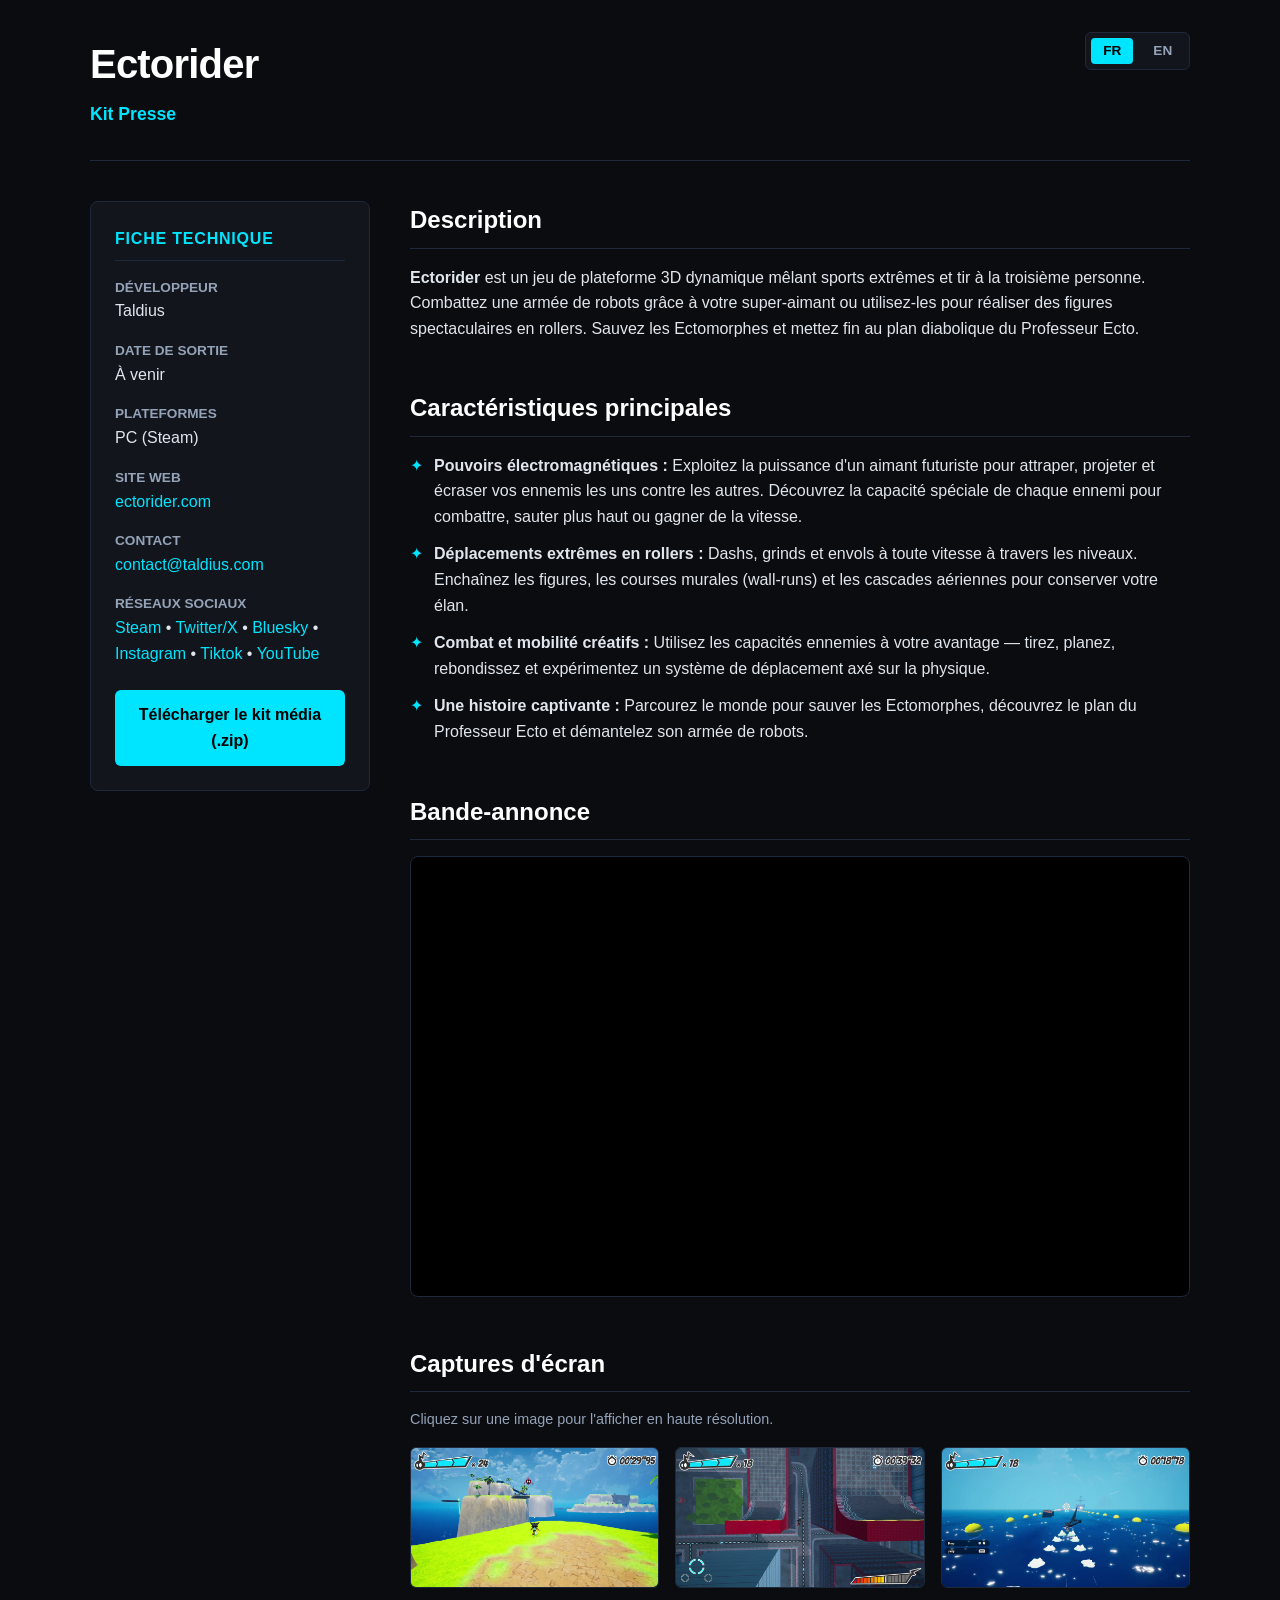
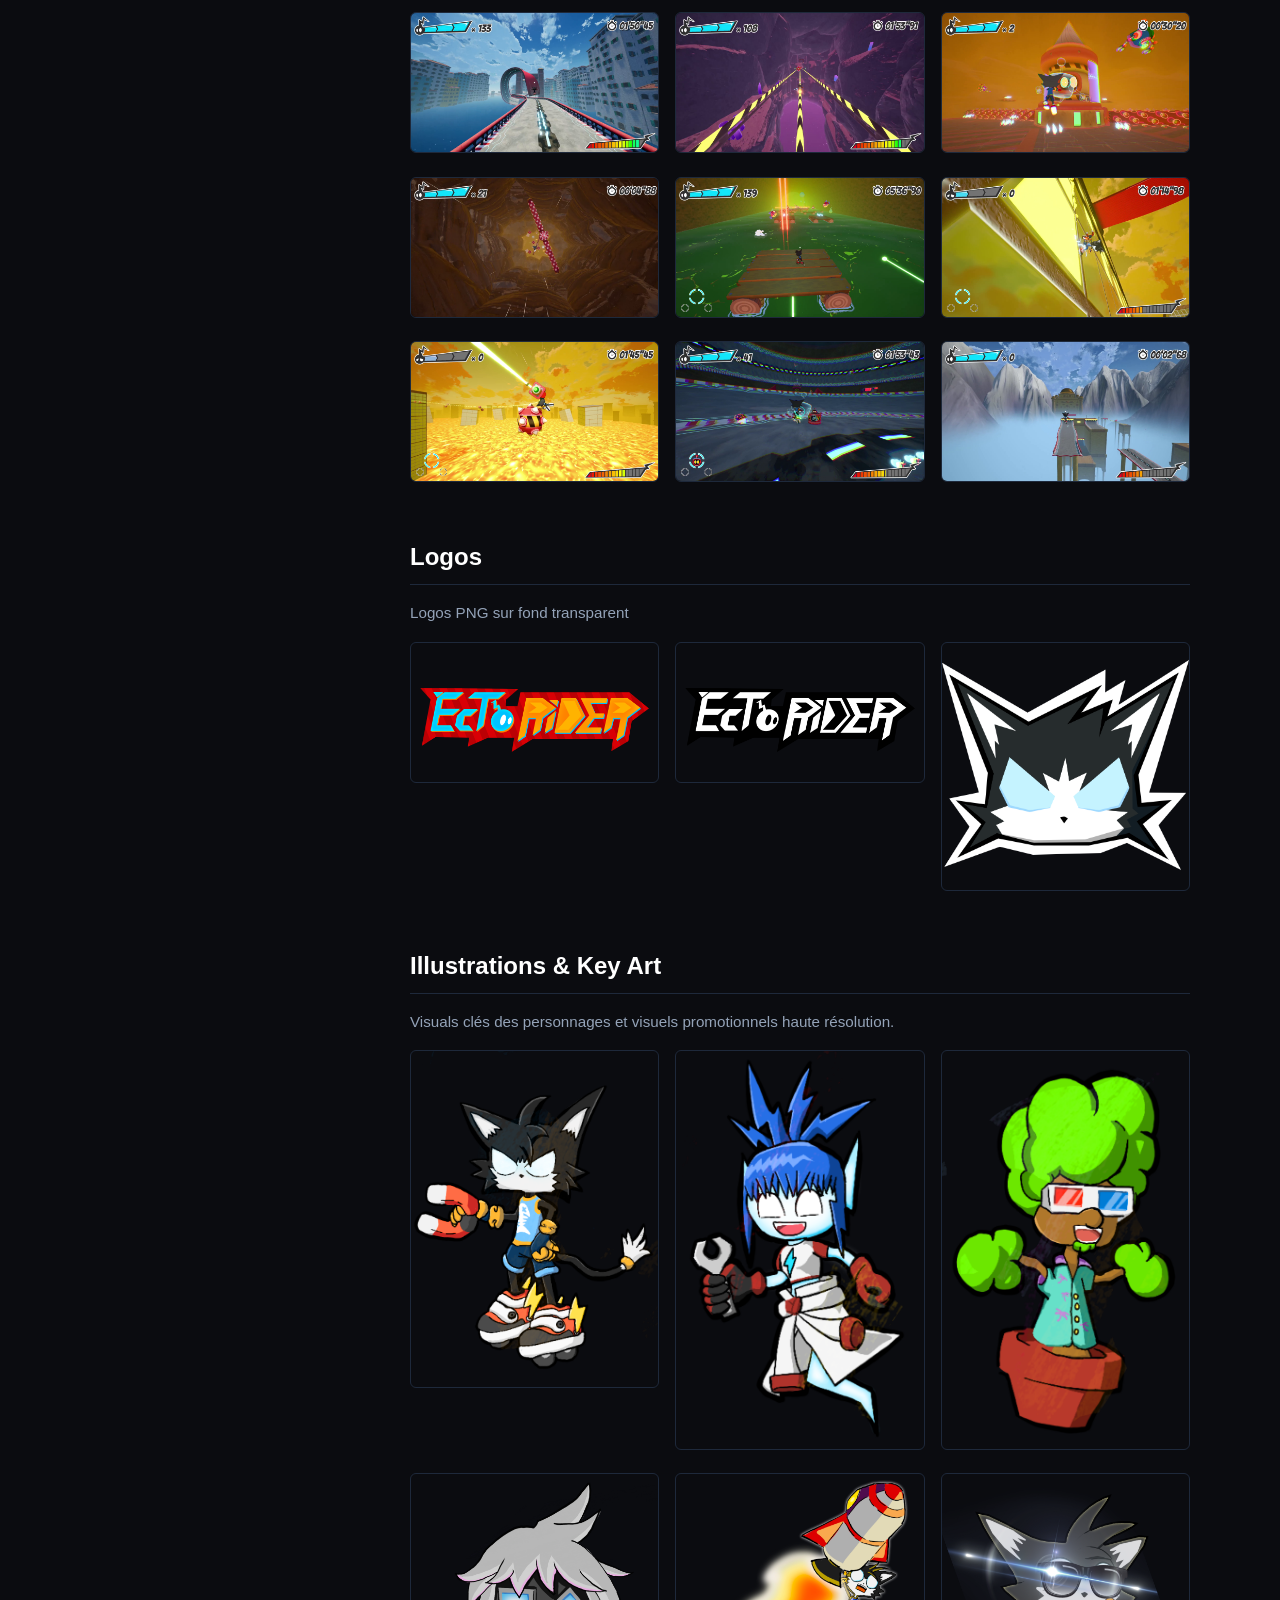
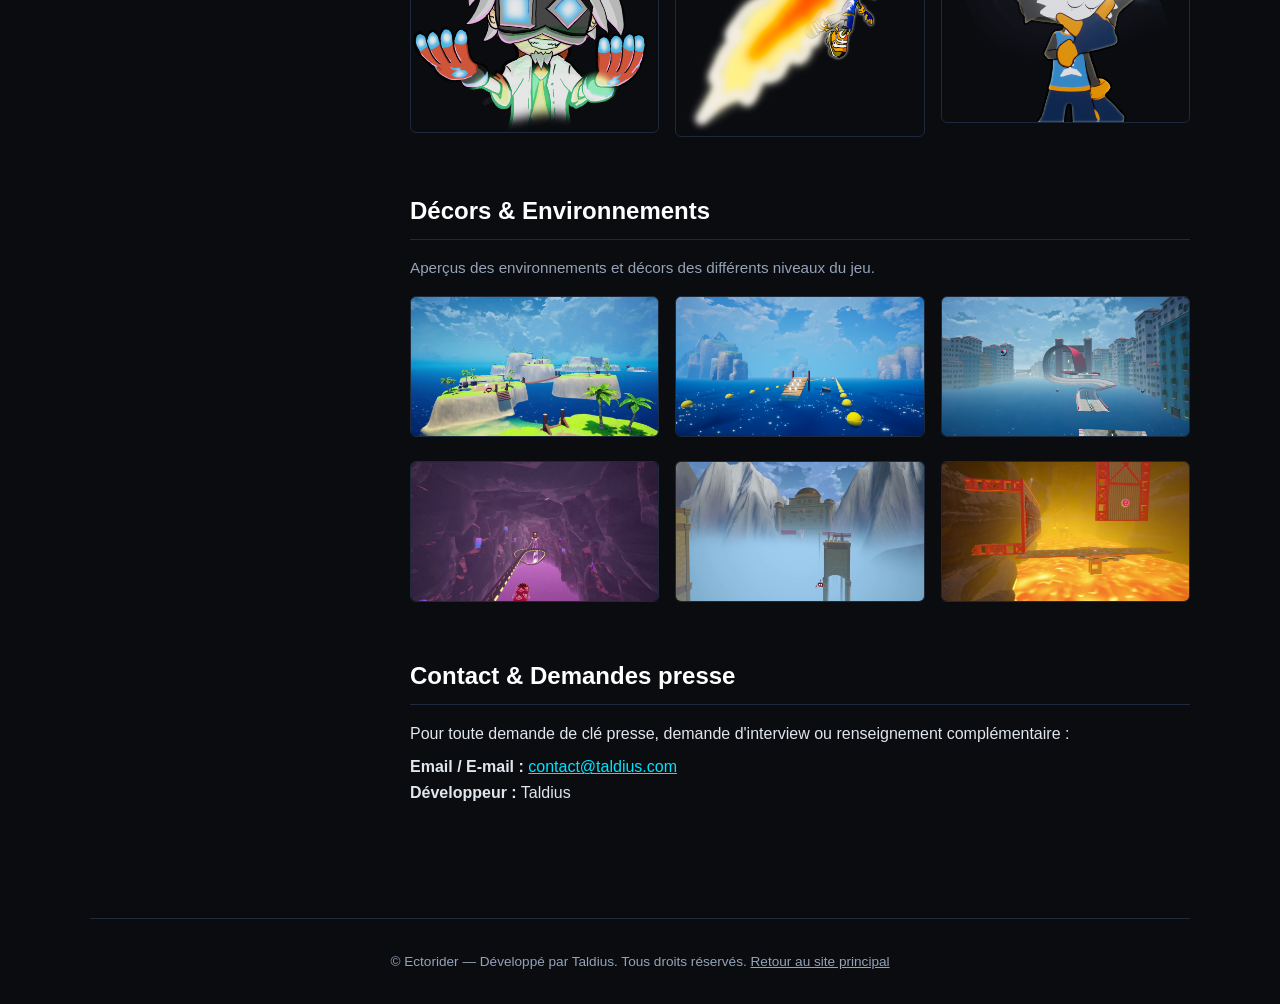
==== presskit.html @ 16546bc2 "Changed press kit folder + bug fixes" ====
<!DOCTYPE html>
<html lang="en">
<head>
    <meta charset="UTF-8">
    <meta name="viewport" content="width=device-width, initial-scale=1.0">
    <title>Ectorider — Press Kit</title>
    <style>
        :root {
            --bg-color: #0b0c10;
            --card-bg: #13151c;
            --text-main: #e0e6ed;
            --text-muted: #94a3b8;
            --accent: #00e5ff;
            --accent-hover: #33ebff;
            --border: #1e293b;
            --max-width: 1100px;
        }

        * {
            box-sizing: border-box;
            margin: 0;
            padding: 0;
        }

        /* Gestion de l'affichage multilingue */
        body.lang-en .lang-fr { display: none !important; }
        body.lang-fr .lang-en { display: none !important; }

        body {
            font-family: -apple-system, BlinkMacSystemFont, "Segoe UI", Roboto, Helvetica, Arial, sans-serif;
            background-color: var(--bg-color);
            color: var(--text-main);
            line-height: 1.6;
            padding: 2rem 1rem;
        }

        .container {
            max-width: var(--max-width);
            margin: 0 auto;
        }

        header {
            display: flex;
            justify-content: space-between;
            align-items: flex-start;
            border-bottom: 1px solid var(--border);
            padding-bottom: 2rem;
            margin-bottom: 2.5rem;
        }

        header h1 {
            font-size: 2.5rem;
            font-weight: 800;
            letter-spacing: -0.02em;
            color: #fff;
        }

        header p {
            color: var(--accent);
            font-size: 1.1rem;
            font-weight: 600;
            margin-top: 0.25rem;
        }

        /* Boutons Switch de langue */
        .lang-switch {
            display: flex;
            gap: 0.5rem;
            background: var(--card-bg);
            padding: 0.3rem;
            border: 1px solid var(--border);
            border-radius: 6px;
        }

        .lang-btn {
            background: transparent;
            border: none;
            color: var(--text-muted);
            padding: 0.35rem 0.75rem;
            border-radius: 4px;
            cursor: pointer;
            font-weight: 700;
            font-size: 0.85rem;
            transition: all 0.2s ease;
        }

        .lang-btn:hover {
            color: #fff;
        }

        .lang-btn.active {
            background: var(--accent);
            color: #000;
        }

        .layout {
            display: grid;
            grid-template-columns: 280px 1fr;
            gap: 2.5rem;
        }

        @media (max-width: 800px) {
            .layout {
                grid-template-columns: 1fr;
            }
        }

        /* Sidebar / Factsheet */
        aside {
            background: var(--card-bg);
            border: 1px solid var(--border);
            border-radius: 8px;
            padding: 1.5rem;
            height: fit-content;
        }

        aside h3 {
            font-size: 1rem;
            text-transform: uppercase;
            letter-spacing: 0.05em;
            color: var(--accent);
            margin-bottom: 1rem;
            padding-bottom: 0.5rem;
            border-bottom: 1px solid var(--border);
        }

        .fact-item {
            margin-bottom: 1rem;
        }

        .fact-item strong {
            display: block;
            font-size: 0.85rem;
            color: var(--text-muted);
            text-transform: uppercase;
        }

        .fact-item a {
            color: var(--accent);
            text-decoration: none;
        }

        .fact-item a:hover {
            text-decoration: underline;
        }

        .btn-download {
            display: block;
            width: 100%;
            text-align: center;
            background: var(--accent);
            color: #000;
            font-weight: 700;
            padding: 0.75rem 1rem;
            border-radius: 6px;
            text-decoration: none;
            margin-top: 1.5rem;
            transition: background 0.2s;
        }

        .btn-download:hover {
            background: var(--accent-hover);
        }

        /* Main Content */
        main section {
            margin-bottom: 3rem;
        }

        main h2 {
            font-size: 1.5rem;
            font-weight: 700;
            color: #fff;
            margin-bottom: 1rem;
            border-bottom: 1px solid var(--border);
            padding-bottom: 0.5rem;
        }

        .description p {
            margin-bottom: 1rem;
            color: var(--text-main);
        }

        ul.features {
            list-style: none;
            padding-left: 0;
        }

        ul.features li {
            position: relative;
            padding-left: 1.5rem;
            margin-bottom: 0.75rem;
            color: var(--text-main);
        }

        ul.features li::before {
            content: "✦";
            position: absolute;
            left: 0;
            color: var(--accent);
        }

        /* Video Embed */
        .video-container {
            position: relative;
            padding-bottom: 56.25%; /* Ratio 16:9 */
            height: 0;
            overflow: hidden;
            border-radius: 8px;
            background: #000;
            border: 1px solid var(--border);
        }

        .video-container iframe {
            position: absolute;
            top: 0;
            left: 0;
            width: 100%;
            height: 100%;
            border: 0;
        }

        /* Screenshot Grid */
        .gallery {
            display: grid;
            grid-template-columns: repeat(auto-fill, minmax(240px, 1fr));
            gap: 1rem;
        }

        .gallery img {
            width: 100%;
            height: auto;
            border-radius: 6px;
            border: 1px solid var(--border);
            object-fit: cover;
            transition: transform 0.2s, border-color 0.2s;
        }

        .gallery img:hover {
            transform: scale(1.02);
            border-color: var(--accent);
        }

        footer {
            margin-top: 4rem;
            padding-top: 2rem;
            border-top: 1px solid var(--border);
            text-align: center;
            font-size: 0.85rem;
            color: var(--text-muted);
        }

        footer a {
            color: var(--text-muted);
        }
    </style>
</head>
<body class="lang-fr">

    <div class="container">
        <header>
            <div>
                <h1>Ectorider</h1>
                <p>
                    <span class="lang-fr">Kit Presse</span>
                    <span class="lang-en">Press Kit</span>
                </p>
            </div>
            
            <!-- Sélecteur de langue -->
            <div class="lang-switch">
                <button class="lang-btn" data-lang="fr" onclick="setLanguage('fr')">FR</button>
                <button class="lang-btn" data-lang="en" onclick="setLanguage('en')">EN</button>
            </div>
        </header>

        <div class="layout">
            <!-- Sidebar / Factsheet -->
            <aside>
                <h3>
                    <span class="lang-fr">Fiche Technique</span>
                    <span class="lang-en">Factsheet</span>
                </h3>
                
                <div class="fact-item">
                    <strong>
                        <span class="lang-fr">Développeur</span>
                        <span class="lang-en">Developer</span>
                    </strong>
                    <span>Taldius</span>
                </div>

                <div class="fact-item">
                    <strong>
                        <span class="lang-fr">Date de sortie</span>
                        <span class="lang-en">Release Date</span>
                    </strong>
                    <span>
                        <span class="lang-fr">À venir</span>
                        <span class="lang-en">TBA</span>
                    </span>
                </div>

                <div class="fact-item">
                    <strong>
                        <span class="lang-fr">Plateformes</span>
                        <span class="lang-en">Platforms</span>
                    </strong>
                    <span>PC (Steam)</span>
                </div>

                <div class="fact-item">
                    <strong>
                        <span class="lang-fr">Site web</span>
                        <span class="lang-en">Website</span>
                    </strong>
                    <a href="index.html" target="_blank">ectorider.com</a>
                </div>

                <div class="fact-item">
                    <strong>Contact</strong>
                    <a href="mailto:contact@taldius.com">contact@taldius.com</a>
                </div>

                <div class="fact-item">
                    <strong>
                        <span class="lang-fr">Réseaux sociaux</span>
                        <span class="lang-en">Socials</span>
                    </strong>
                    <span>
                        <a href="https://store.steampowered.com/app/3970010" target="_blank">Steam</a> • 
                        <a href="https://twitter.com/EctoriderGame" target="_blank">Twitter/X</a> • 
                        <a href="https://bsky.app/profile/ectorider.com" target="_blank">Bluesky</a> • 
                        <a href="https://www.instagram.com/ectoridergame/" target="_blank">Instagram</a> • 
                        <a href="https://www.tiktok.com/@ectorider" target="_blank">Tiktok</a> • 
                        <a href="https://www.youtube.com/@Taldiuz" target="_blank">YouTube</a>
                    </span>
                </div>

                <a href="presskit.zip" class="btn-download">
                    <span class="lang-fr">Télécharger le kit média (.zip)</span>
                    <span class="lang-en">Download Press Assets (.zip)</span>
                </a>
            </aside>

            <!-- Contenu principal -->
            <main>
                <!-- Description -->
                <section class="description">
                    <h2>Description</h2>
                    <p class="lang-fr"><strong>Ectorider</strong> est un jeu de plateforme 3D dynamique mêlant sports extrêmes et tir à la troisième personne. Combattez une armée de robots grâce à votre super-aimant ou utilisez-les pour réaliser des figures spectaculaires en rollers. Sauvez les Ectomorphes et mettez fin au plan diabolique du Professeur Ecto.</p>
                    <p class="lang-en"><strong>Ectorider</strong> is a fast-paced 3D platformer combining Extreme Sports and Third Person Shooter. Fight a robot army with your super magnet or use them to do insane tricks with your rollerblades. Save the Ectomorphs and stop Professor Ecto's evil plan.</p>
                </section>

                <!-- Key Features -->
                <section>
                    <h2>
                        <span class="lang-fr">Caractéristiques principales</span>
                        <span class="lang-en">Key Features</span>
                    </h2>
                    
                    <ul class="features lang-fr">
                        <li><strong>Pouvoirs électromagnétiques :</strong> Exploitez la puissance d'un aimant futuriste pour attraper, projeter et écraser vos ennemis les uns contre les autres. Découvrez la capacité spéciale de chaque ennemi pour combattre, sauter plus haut ou gagner de la vitesse.</li>
                        <li><strong>Déplacements extrêmes en rollers :</strong> Dashs, grinds et envols à toute vitesse à travers les niveaux. Enchaînez les figures, les courses murales (wall-runs) et les cascades aériennes pour conserver votre élan.</li>
                        <li><strong>Combat et mobilité créatifs :</strong> Utilisez les capacités ennemies à votre avantage — tirez, planez, rebondissez et expérimentez un système de déplacement axé sur la physique.</li>
                        <li><strong>Une histoire captivante :</strong> Parcourez le monde pour sauver les Ectomorphes, découvrez le plan du Professeur Ecto et démantelez son armée de robots.</li>
                    </ul>

                    <ul class="features lang-en">
                        <li><strong>Electromagnetic Powers:</strong> Harness the power of a futuristic magnet to grab, throw, and smash enemies into each other. Discover each enemy's special ability to fight, jump higher, or gain speed.</li>
                        <li><strong>Extreme Roller Movement:</strong> Dash, grind, and soar through levels on high-speed rollerblades. Chain tricks, wall-runs, and aerial stunts to keep your momentum flowing.</li>
                        <li><strong>Creative Combat & Mobility:</strong> Utilize enemy abilities to your advantage—shoot, glide, bounce, and experiment with physics-driven traversal.</li>
                        <li><strong>Compelling Story:</strong> Race around the world to save the Ectomorphs, uncover Professor Ecto's plan, and dismantle his robot army.</li>
                    </ul>
                </section>

                <!-- Trailer -->
                <section>
                    <h2>
                        <span class="lang-fr">Bande-annonce</span>
                        <span class="lang-en">Trailer</span>
                    </h2>
                    <div class="video-container">
                        <iframe src="https://www.youtube-nocookie.com/embed/dtybs3FPH7o" title="Ectorider Trailer" allowfullscreen></iframe>
                    </div>
                </section>

                <!-- Captures d'écran -->
                <section id="screenshots">
                    <h2>
                        <span class="lang-fr">Captures d'écran</span>
                        <span class="lang-en">Screenshots</span>
                    </h2>
                    <p class="lang-fr" style="margin-bottom: 1rem; color: var(--text-muted); font-size: 0.9rem;">Cliquez sur une image pour l'afficher en haute résolution.</p>
                    <p class="lang-en" style="margin-bottom: 1rem; color: var(--text-muted); font-size: 0.9rem;">Click any image to view in full resolution.</p>
                    
                    <div class="gallery">
                        <a href=assets/Screen01.png" target="_blank"><img src="assets/Screen01.png" alt="Ectorider Gameplay 1"></a>
                        <a href=assets/Screen02.png" target="_blank"><img src="assets/Screen02.png" alt="Ectorider Gameplay 2"></a>
                        <a href=assets/Screen03.png" target="_blank"><img src="assets/Screen03.png" alt="Ectorider Gameplay 3"></a>
                        <a href=assets/Screen04.png" target="_blank"><img src="assets/Screen04.png" alt="Ectorider Gameplay 4"></a>
                        <a href=assets/Screen05.png" target="_blank"><img src="assets/Screen05.png" alt="Ectorider Gameplay 5"></a>
                        <a href=assets/Screen06.png" target="_blank"><img src="assets/Screen06.png" alt="Ectorider Gameplay 6"></a>
                        <a href=assets/Screen07.png" target="_blank"><img src="assets/Screen07.png" alt="Ectorider Gameplay 7"></a>
                        <a href=assets/Screen08.png" target="_blank"><img src="assets/Screen08.png" alt="Ectorider Gameplay 8"></a>
                        <a href=assets/Screen09.png" target="_blank"><img src="assets/Screen09.png" alt="Ectorider Gameplay 9"></a>
                        <a href=assets/Screen10.png" target="_blank"><img src="assets/Screen10.png" alt="Ectorider Gameplay 10"></a>
                        <a href=assets/Screen11.png" target="_blank"><img src="assets/Screen11.png" alt="Ectorider Gameplay 11"></a>
                        <a href=assets/Screen12.png" target="_blank"><img src="assets/Screen12.png" alt="Ectorider Gameplay 12"></a>
                    </div>
                </section>

                <!-- Logos -->
                <section>
                    <h2>Logos</h2>
                    <p class="lang-fr" style="color: var(--text-muted); font-size: 0.95rem; margin-bottom: 1rem;">Logos PNG sur fond transparent</p>
                    <p class="lang-en" style="color: var(--text-muted); font-size: 0.95rem; margin-bottom: 1rem;">Transparent logo PNGs</p>
                    
                    <div class="gallery">
                        <a href="assets/Ectorider logo.png" target="_blank"><img src="assets/Ectorider logo.png" alt="Ectorider Logo"></a>
                        <a href="assets/Ectorider_Logo_BW.png" target="_blank"><img src="assets/Ectorider_Logo_BW.png" alt="Ectorider Logo B&W"></a>
                        <a href="assets/Ectorider_Icon.png" target="_blank"><img src="assets/Ectorider_Icon.png" alt="Ectorider Icon"></a>
                    </div>
                </section>

                <!-- Illustrations / Art -->
                <section>
                    <h2>
                        <span class="lang-fr">Illustrations & Key Art</span>
                        <span class="lang-en">Art & Key Art</span>
                    </h2>
                    <p class="lang-fr" style="color: var(--text-muted); font-size: 0.95rem; margin-bottom: 1rem;">Visuals clés des personnages et visuels promotionnels haute résolution.</p>
                    <p class="lang-en" style="color: var(--text-muted); font-size: 0.95rem; margin-bottom: 1rem;">High-resolution promotional character artwork and key visual banners.</p>
                    
                    <div class="gallery">
                        <a href="assets/Ectorider_Hero_Artwork_04.PNG" target="_blank"><img src="assets/Ectorider_Hero_Artwork_04.PNG" alt="Hero Art 1"></a>
                        <a href="assets/Ectorider_Volt_Artwork_01.PNG" target="_blank"><img src="assets/Ectorider_Volt_Artwork_01.PNG" alt="Volt Art"></a>
                        <a href="assets/Ectorider_Terry_Artwork_01.PNG" target="_blank"><img src="assets/Ectorider_Terry_Artwork_01.PNG" alt="Terry Art"></a>
                        <a href="assets/Ectorider_Ecto_Artwork_01.PNG" target="_blank"><img src="assets/Ectorider_Ecto_Artwork_01.PNG" alt="Ecto Art"></a>
                        <a href="assets/Ectorider_Hero_Artwork_03.PNG" target="_blank"><img src="assets/Ectorider_Hero_Artwork_03.PNG" alt="Hero Rocket Art"></a>
                        <a href="assets/Ectorider_Hero_Sunglasses.png" target="_blank"><img src="assets/Ectorider_Hero_Sunglasses.png" alt="Hero Sunglasses Art"></a>
                    </div>
                </section>

                <!-- Backgrounds -->
                <section>
                    <h2>
                        <span class="lang-fr">Décors & Environnements</span>
                        <span class="lang-en">Backgrounds & Environments</span>
                    </h2>
                    <p class="lang-fr" style="color: var(--text-muted); font-size: 0.95rem; margin-bottom: 1rem;">Aperçus des environnements et décors des différents niveaux du jeu.</p>
                    <p class="lang-en" style="color: var(--text-muted); font-size: 0.95rem; margin-bottom: 1rem;">Previews of environments and background concepts across levels.</p>
                    
                    <div class="gallery">
                        <a href="assets/Ectorider_TropicalIsland_Background.jpg" target="_blank"><img src="assets/Ectorider_TropicalIsland_Background.jpg" alt="Tropical Islands"></a>
                        <a href="assets/Ectorider_WaveRush_Background.png" target="_blank"><img src="assets/Ectorider_WaveRush_Background.png" alt="Wave Rush"></a>
                        <a href="assets/Ectorider_Town_Background.png" target="_blank"><img src="assets/Ectorider_Town_Background.png" alt="Ride Plaza"></a>
                        <a href="assets/Ectorider_Cave_Background.jpg" target="_blank"><img src="assets/Ectorider_Cave_Background.jpg" alt="Crystal Grind"></a>
                        <a href="assets/Ectorider_Temple_Background.jpg" target="_blank"><img src="assets/Ectorider_Temple_Background.jpg" alt="Totem Temple"></a>
                        <a href="assets/Ectorider_Volcano_Background.jpg" target="_blank"><img src="assets/Ectorider_Volcano_Background.jpg" alt="Volcano Dive"></a>
                    </div>
                </section>

                <!-- Contact -->
                <section>
                    <h2>
                        <span class="lang-fr">Contact & Demandes presse</span>
                        <span class="lang-en">Contact & Inquiries</span>
                    </h2>
                    <p class="lang-fr">Pour toute demande de clé presse, demande d'interview ou renseignement complémentaire :</p>
                    <p class="lang-en">For press keys, interview requests, or general inquiries, please contact:</p>
                    
                    <p style="margin-top: 0.5rem;">
                        <strong>Email / E-mail :</strong> <a href="mailto:contact@taldius.com" style="color: var(--accent);">contact@taldius.com</a><br>
                        <strong><span class="lang-fr">Développeur :</span><span class="lang-en">Developer:</span></strong> Taldius
                    </p>
                </section>
            </main>
        </div>

        <footer>
            <p class="lang-fr">&copy; Ectorider — Développé par Taldius. Tous droits réservés. <a href="https://www.ectorider.com">Retour au site principal</a></p>
            <p class="lang-en">&copy; Ectorider — Developed by Taldius. All rights reserved. <a href="https://www.ectorider.com">Back to main site</a></p>
        </footer>
    </div>

    <!-- Script de gestion de la langue -->
    <script>
        function setLanguage(lang) {
            document.body.classList.remove('lang-fr', 'lang-en');
            document.body.classList.add('lang-' + lang);
            document.documentElement.lang = lang;

            document.querySelectorAll('.lang-btn').forEach(btn => {
                btn.classList.toggle('active', btn.dataset.lang === lang);
            });

            localStorage.setItem('ectorider_press_lang', lang);
        }

        // Détection initiale : Préférence enregistrée OU langue du navigateur (FR sinon EN par défaut)
        const savedLang = localStorage.getItem('ectorider_press_lang');
        const defaultLang = savedLang || (navigator.language.startsWith('en') ? 'fr' : 'en');
        setLanguage(defaultLang);
    </script>
</body>
</html>
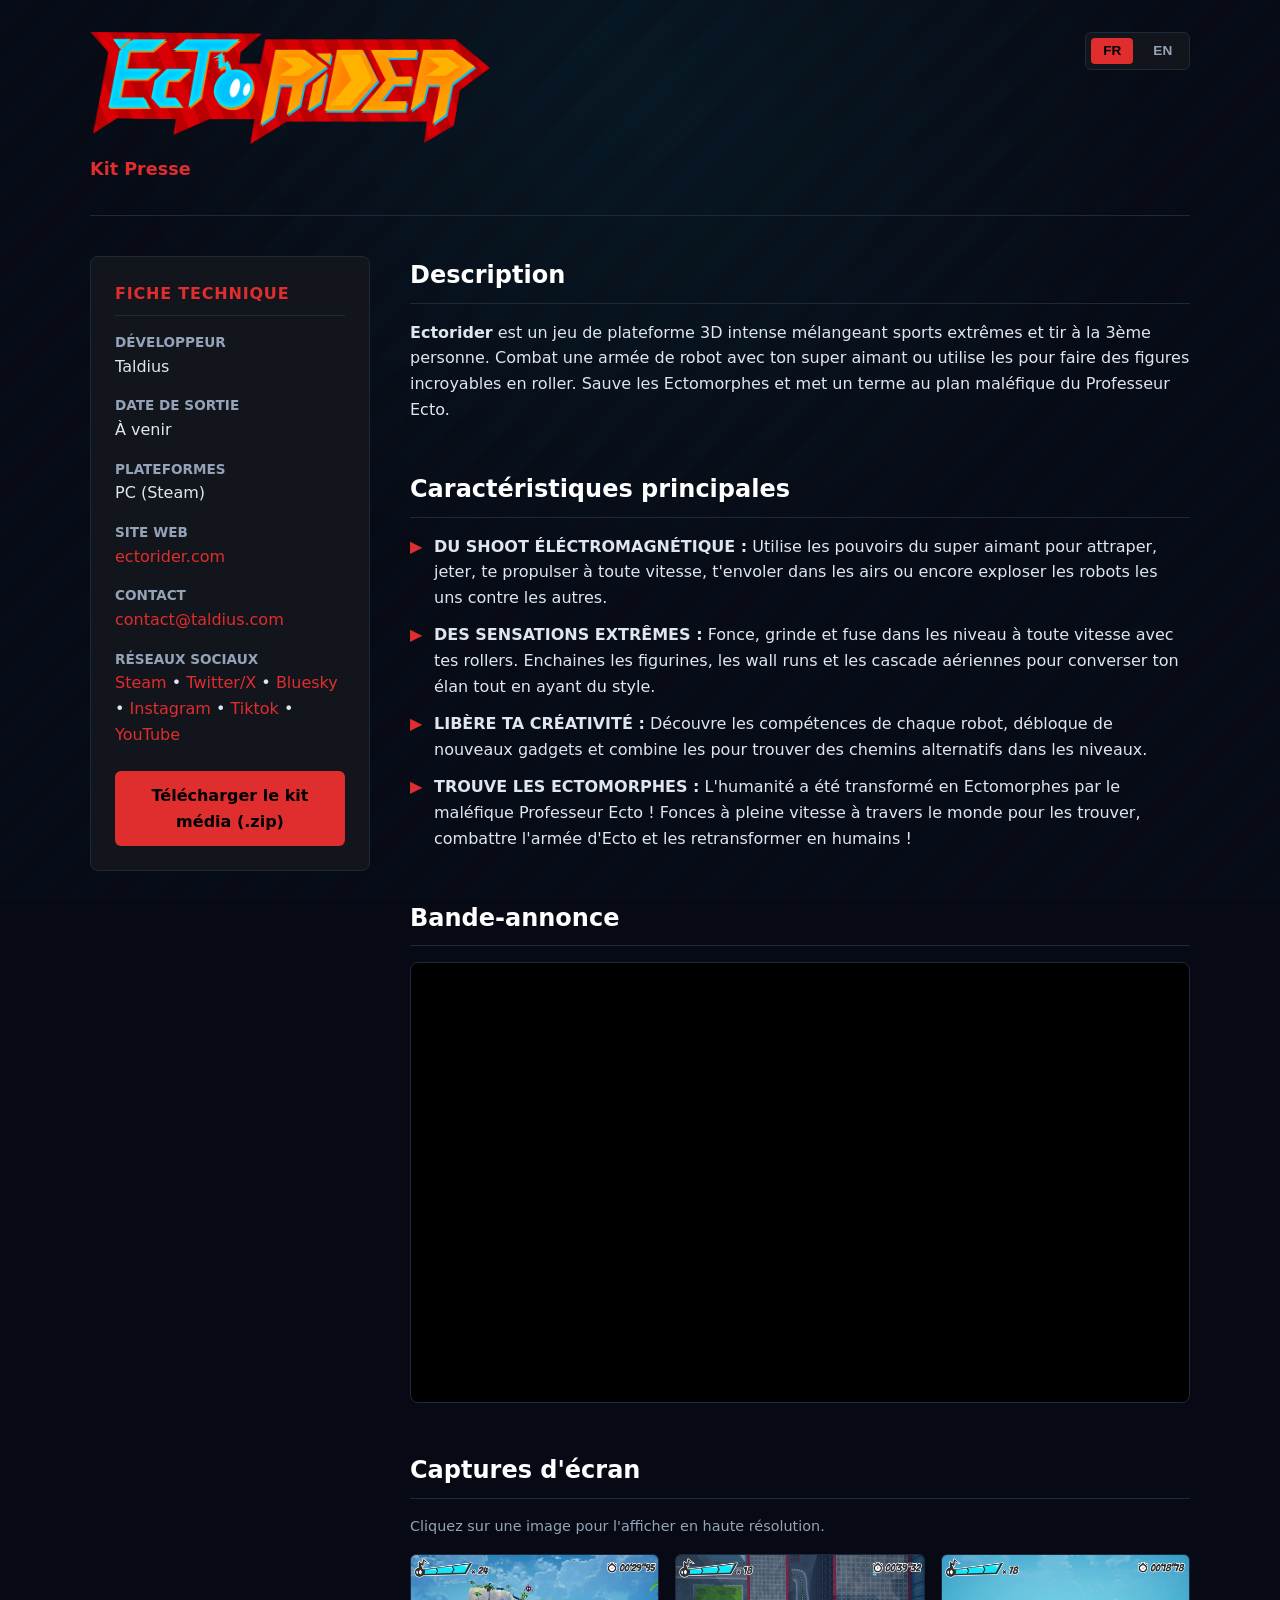
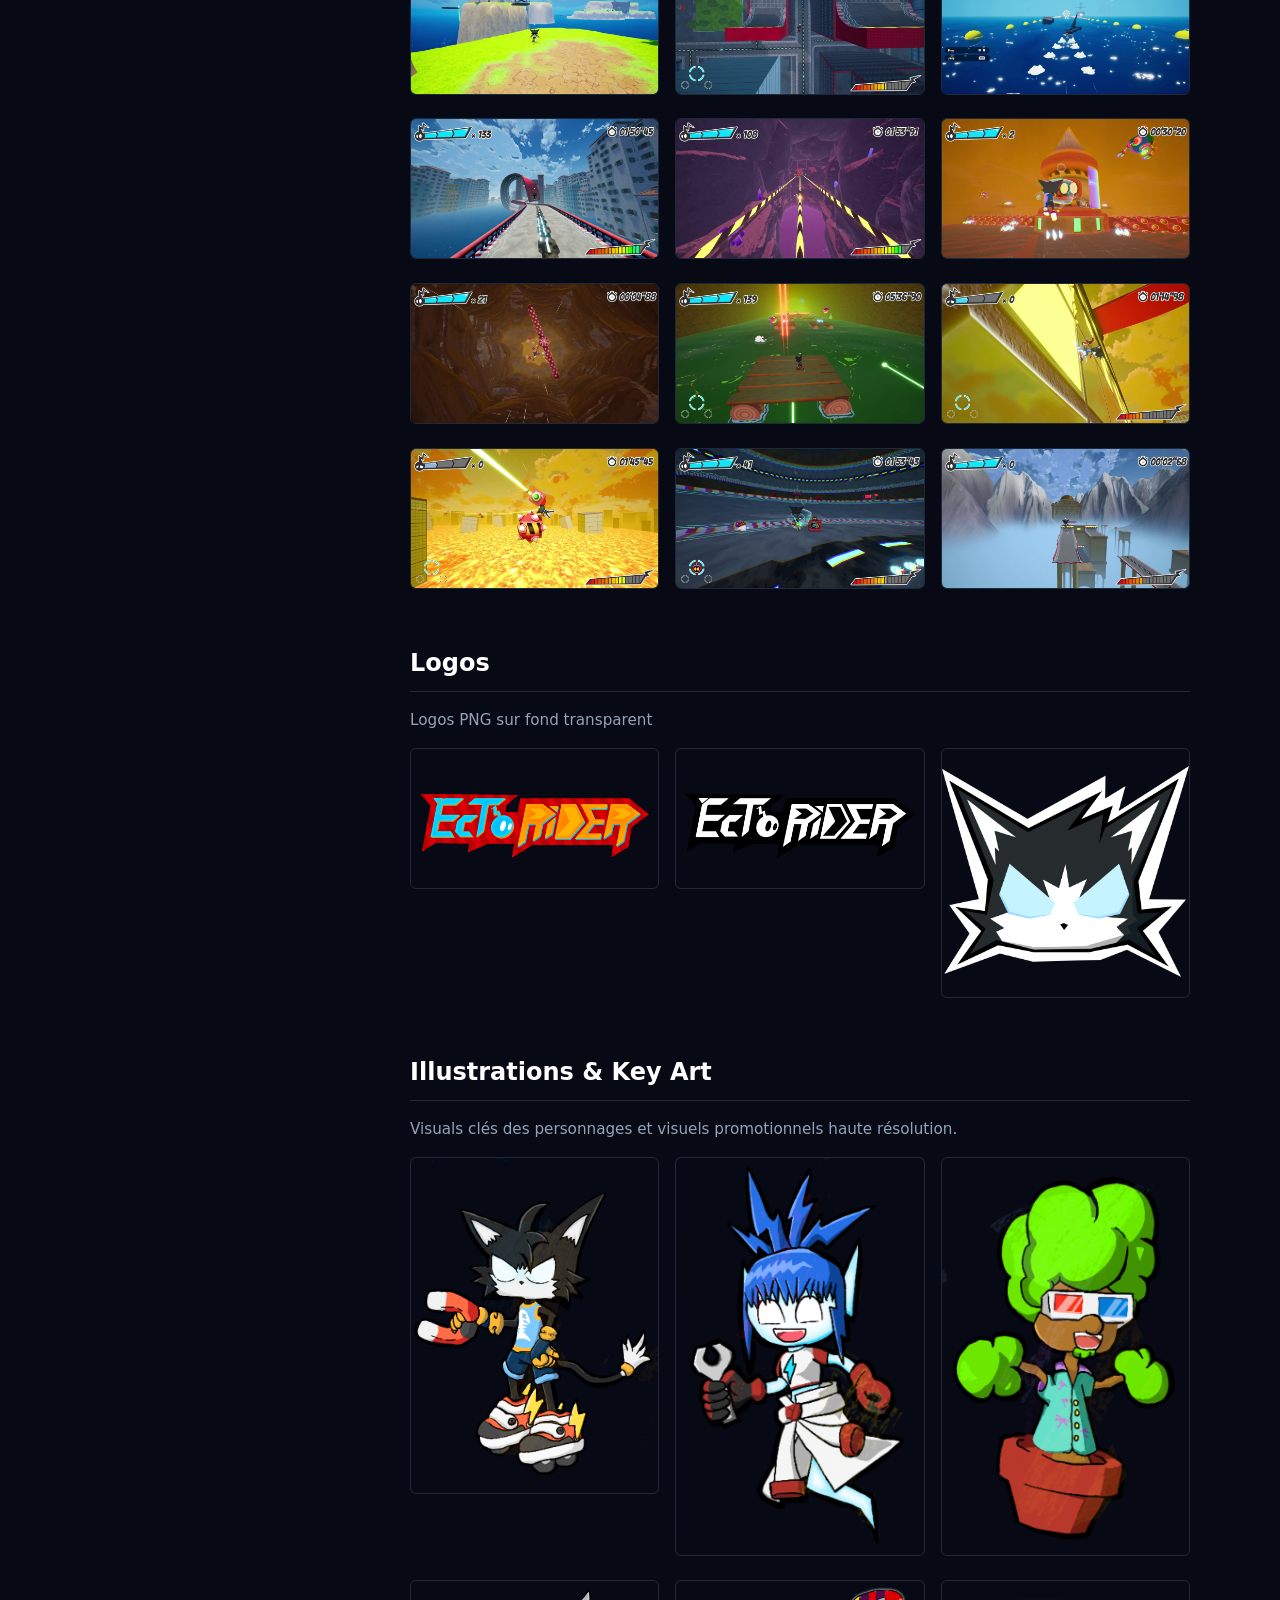
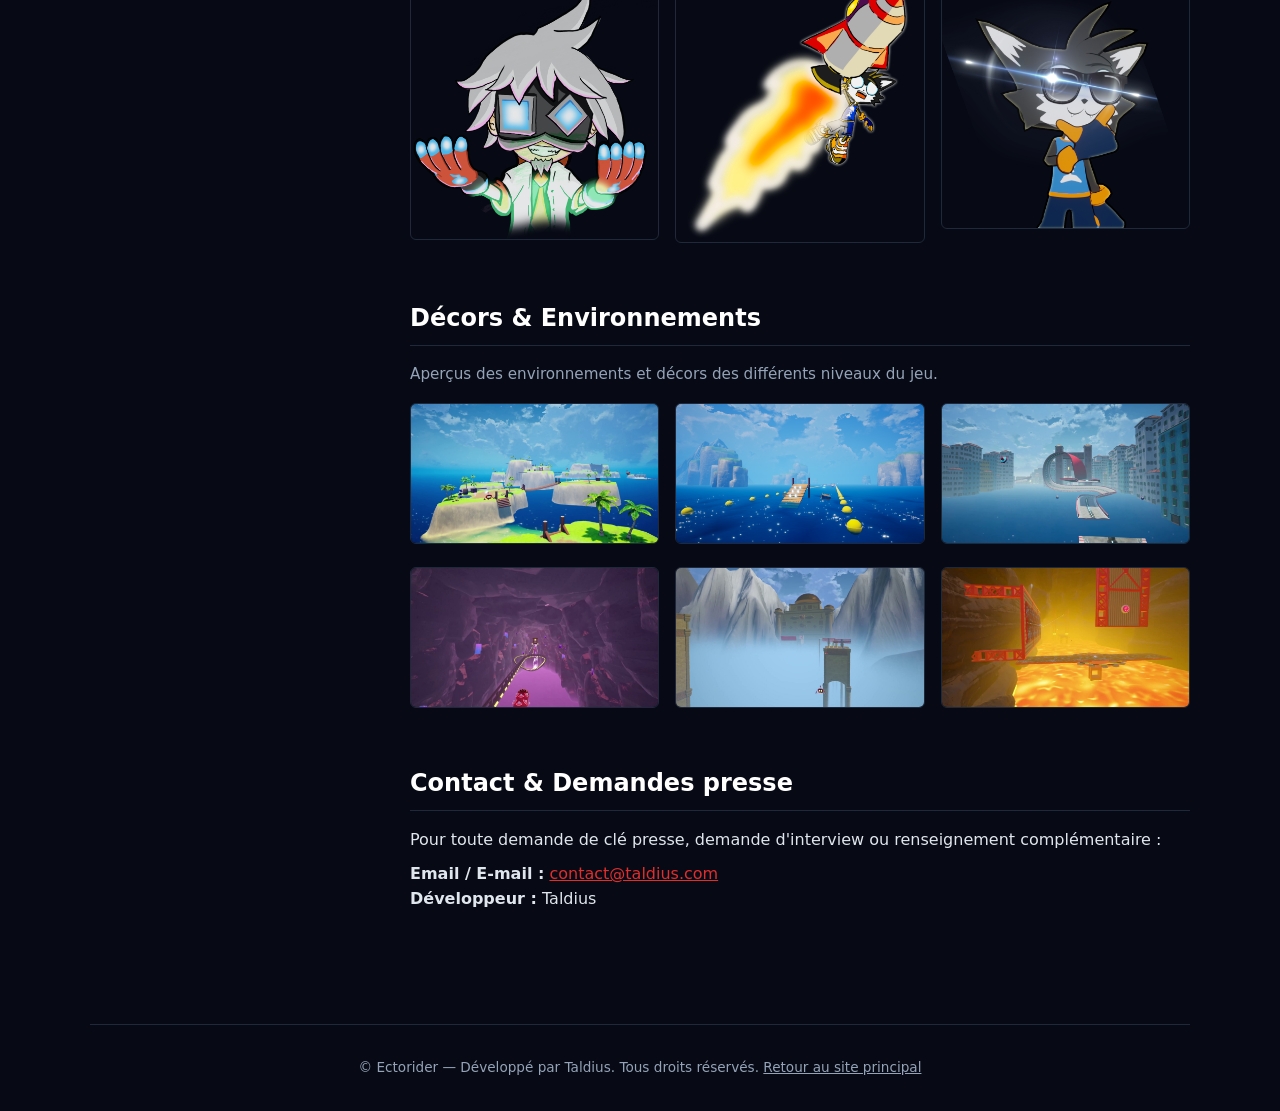
==== commit 2f6f8ca6: "changing press kit art style to make it closer to website" ====
--- a/presskit.html
+++ b/presskit.html
@@ -5,15 +5,19 @@
     <meta name="viewport" content="width=device-width, initial-scale=1.0">
     <title>Ectorider — Press Kit</title>
     <style>
+
         :root {
             --bg-color: #0b0c10;
             --card-bg: #13151c;
             --text-main: #e0e6ed;
             --text-muted: #94a3b8;
-            --accent: #00e5ff;
-            --accent-hover: #33ebff;
+            --accent: #e02d2d;
+            --accent-hover: #ff837e;
             --border: #1e293b;
             --max-width: 1100px;
+            --orange-bg: url("assets/T_stripes_pattern.png");
+            --blue-bg: url("assets/T_stripes_pattern2.png");
+            --font-stack: 'Inter', system-ui, -apple-system, BlinkMacSystemFont, "Segoe UI", Roboto, sans-serif;
         }
 
         * {
@@ -27,10 +31,23 @@
         body.lang-fr .lang-en { display: none !important; }
 
         body {
-            font-family: -apple-system, BlinkMacSystemFont, "Segoe UI", Roboto, Helvetica, Arial, sans-serif;
-            background-color: var(--bg-color);
+            font-family: var(--font-stack);
+            background-color: #070a14; /* Deep immersive game background */
+            background-image: 
+                /* Subtle angled structural stripes */
+                repeating-linear-gradient(
+                    -45deg,
+                    rgba(0, 210, 255, 0.015),
+                    rgba(0, 210, 255, 0.015) 20px,
+                    rgba(255, 255, 255, 0.005) 20px,
+                    rgba(255, 255, 255, 0.005) 40px
+                ),
+                /* Atmospheric ambient glow from top center */
+                radial-gradient(circle at 50% 10%, rgba(0, 210, 255, 0.06) 0%, transparent 50%);
+            background-attachment: fixed;
             color: var(--text-main);
             line-height: 1.6;
+            min-height: 100vh;
             padding: 2rem 1rem;
         }
 
@@ -194,7 +211,7 @@
         }
 
         ul.features li::before {
-            content: "✦";
+             content: "▶";
             position: absolute;
             left: 0;
             color: var(--accent);
@@ -253,6 +270,8 @@
         footer a {
             color: var(--text-muted);
         }
+
+ 
     </style>
 </head>
 <body class="lang-fr">
@@ -260,7 +279,9 @@
     <div class="container">
         <header>
             <div>
-                <h1>Ectorider</h1>
+                <a href="index.html">
+            <img src="assets/Ectorider logo_small.png" alt="Ectorider Logo" class="presskit-logo" style="width: 400px; height: auto;">
+        </a>
                 <p>
                     <span class="lang-fr">Kit Presse</span>
                     <span class="lang-en">Press Kit</span>
@@ -348,7 +369,7 @@
                 <!-- Description -->
                 <section class="description">
                     <h2>Description</h2>
-                    <p class="lang-fr"><strong>Ectorider</strong> est un jeu de plateforme 3D dynamique mêlant sports extrêmes et tir à la troisième personne. Combattez une armée de robots grâce à votre super-aimant ou utilisez-les pour réaliser des figures spectaculaires en rollers. Sauvez les Ectomorphes et mettez fin au plan diabolique du Professeur Ecto.</p>
+                    <p class="lang-fr"><strong>Ectorider</strong> est un jeu de plateforme 3D intense mélangeant sports extrêmes et tir à la 3ème personne. Combat une armée de robot avec ton super aimant ou utilise les pour faire des figures incroyables en roller. Sauve les Ectomorphes et met un terme au plan maléfique du Professeur Ecto.</p>
                     <p class="lang-en"><strong>Ectorider</strong> is a fast-paced 3D platformer combining Extreme Sports and Third Person Shooter. Fight a robot army with your super magnet or use them to do insane tricks with your rollerblades. Save the Ectomorphs and stop Professor Ecto's evil plan.</p>
                 </section>
 
@@ -360,17 +381,17 @@
                     </h2>
                     
                     <ul class="features lang-fr">
-                        <li><strong>Pouvoirs électromagnétiques :</strong> Exploitez la puissance d'un aimant futuriste pour attraper, projeter et écraser vos ennemis les uns contre les autres. Découvrez la capacité spéciale de chaque ennemi pour combattre, sauter plus haut ou gagner de la vitesse.</li>
-                        <li><strong>Déplacements extrêmes en rollers :</strong> Dashs, grinds et envols à toute vitesse à travers les niveaux. Enchaînez les figures, les courses murales (wall-runs) et les cascades aériennes pour conserver votre élan.</li>
-                        <li><strong>Combat et mobilité créatifs :</strong> Utilisez les capacités ennemies à votre avantage — tirez, planez, rebondissez et expérimentez un système de déplacement axé sur la physique.</li>
-                        <li><strong>Une histoire captivante :</strong> Parcourez le monde pour sauver les Ectomorphes, découvrez le plan du Professeur Ecto et démantelez son armée de robots.</li>
+                        <li><strong>DU SHOOT ÉLÉCTROMAGNÉTIQUE :</strong> Utilise les pouvoirs du super aimant pour attraper, jeter, te propulser à toute vitesse, t'envoler dans les airs ou encore exploser les robots les uns contre les autres. </li>
+                        <li><strong>DES SENSATIONS EXTRÊMES :</strong> Fonce, grinde et fuse dans les niveau à toute vitesse avec tes rollers. Enchaines les figurines, les wall runs et les cascade aériennes pour converser ton élan tout en ayant du style.</li>
+                        <li><strong>LIBÈRE TA CRÉATIVITÉ :</strong> Découvre les compétences de chaque robot, débloque de nouveaux gadgets et combine les pour trouver des chemins alternatifs dans les niveaux. </li>
+                        <li><strong>TROUVE LES ECTOMORPHES :</strong> L'humanité a été transformé en Ectomorphes par le maléfique Professeur Ecto ! Fonces à pleine vitesse à travers le monde pour les trouver, combattre l'armée d'Ecto et les retransformer en humains !</li>
                     </ul>
 
                     <ul class="features lang-en">
-                        <li><strong>Electromagnetic Powers:</strong> Harness the power of a futuristic magnet to grab, throw, and smash enemies into each other. Discover each enemy's special ability to fight, jump higher, or gain speed.</li>
-                        <li><strong>Extreme Roller Movement:</strong> Dash, grind, and soar through levels on high-speed rollerblades. Chain tricks, wall-runs, and aerial stunts to keep your momentum flowing.</li>
-                        <li><strong>Creative Combat & Mobility:</strong> Utilize enemy abilities to your advantage—shoot, glide, bounce, and experiment with physics-driven traversal.</li>
-                        <li><strong>Compelling Story:</strong> Race around the world to save the Ectomorphs, uncover Professor Ecto's plan, and dismantle his robot army.</li>
+                        <li><strong>ELECTROMAGNETIC SHOOTER:</strong> Use the powers of the super magnet to grab, throw, propell yourself at fullspeed, fly high in the air or smash robots into them.</li>
+                        <li><strong>EXTREME ROLLERBLADING</strong> Dash, grind, and soar through levels on high-speed rollers. Chain tricks, wall-runs, and aerial stunts to keep your momentum flowing and your style sharp.</li>
+                        <li><strong>UNLEASH YOUR CREATIVITY:</strong> Discover each enemies special ability, unlock new gadgets and combine them to find alternate paths into each levels.</li>
+                        <li><strong>FIND THE ECTOMORPHS:</strong> Humanity has been changed to Ectomorphs by the evil Professor Ecto! Race at full speed around the world to find them, fight Ecto's robot army and turn them back into humans.</li>
                     </ul>
                 </section>
 
@@ -395,18 +416,18 @@
                     <p class="lang-en" style="margin-bottom: 1rem; color: var(--text-muted); font-size: 0.9rem;">Click any image to view in full resolution.</p>
                     
                     <div class="gallery">
-                        <a href=assets/Screen01.png" target="_blank"><img src="assets/Screen01.png" alt="Ectorider Gameplay 1"></a>
-                        <a href=assets/Screen02.png" target="_blank"><img src="assets/Screen02.png" alt="Ectorider Gameplay 2"></a>
-                        <a href=assets/Screen03.png" target="_blank"><img src="assets/Screen03.png" alt="Ectorider Gameplay 3"></a>
-                        <a href=assets/Screen04.png" target="_blank"><img src="assets/Screen04.png" alt="Ectorider Gameplay 4"></a>
-                        <a href=assets/Screen05.png" target="_blank"><img src="assets/Screen05.png" alt="Ectorider Gameplay 5"></a>
-                        <a href=assets/Screen06.png" target="_blank"><img src="assets/Screen06.png" alt="Ectorider Gameplay 6"></a>
-                        <a href=assets/Screen07.png" target="_blank"><img src="assets/Screen07.png" alt="Ectorider Gameplay 7"></a>
-                        <a href=assets/Screen08.png" target="_blank"><img src="assets/Screen08.png" alt="Ectorider Gameplay 8"></a>
-                        <a href=assets/Screen09.png" target="_blank"><img src="assets/Screen09.png" alt="Ectorider Gameplay 9"></a>
-                        <a href=assets/Screen10.png" target="_blank"><img src="assets/Screen10.png" alt="Ectorider Gameplay 10"></a>
-                        <a href=assets/Screen11.png" target="_blank"><img src="assets/Screen11.png" alt="Ectorider Gameplay 11"></a>
-                        <a href=assets/Screen12.png" target="_blank"><img src="assets/Screen12.png" alt="Ectorider Gameplay 12"></a>
+                        <a href="assets/Screen01.png" target="_blank"><img src="assets/Screen01.png" alt="Ectorider Gameplay 1"></a>
+                        <a href="assets/Screen02.png" target="_blank"><img src="assets/Screen02.png" alt="Ectorider Gameplay 2"></a>
+                        <a href="assets/Screen03.png" target="_blank"><img src="assets/Screen03.png" alt="Ectorider Gameplay 3"></a>
+                        <a href="assets/Screen04.png" target="_blank"><img src="assets/Screen04.png" alt="Ectorider Gameplay 4"></a>
+                        <a href="assets/Screen05.png" target="_blank"><img src="assets/Screen05.png" alt="Ectorider Gameplay 5"></a>
+                        <a href="assets/Screen06.png" target="_blank"><img src="assets/Screen06.png" alt="Ectorider Gameplay 6"></a>
+                        <a href="assets/Screen07.png" target="_blank"><img src="assets/Screen07.png" alt="Ectorider Gameplay 7"></a>
+                        <a href="assets/Screen08.png" target="_blank"><img src="assets/Screen08.png" alt="Ectorider Gameplay 8"></a>
+                        <a href="assets/Screen09.png" target="_blank"><img src="assets/Screen09.png" alt="Ectorider Gameplay 9"></a>
+                        <a href="assets/Screen10.png" target="_blank"><img src="assets/Screen10.png" alt="Ectorider Gameplay 10"></a>
+                        <a href="assets/Screen11.png" target="_blank"><img src="assets/Screen11.png" alt="Ectorider Gameplay 11"></a>
+                        <a href="assets/Screen12.png" target="_blank"><img src="assets/Screen12.png" alt="Ectorider Gameplay 12"></a>
                     </div>
                 </section>
 
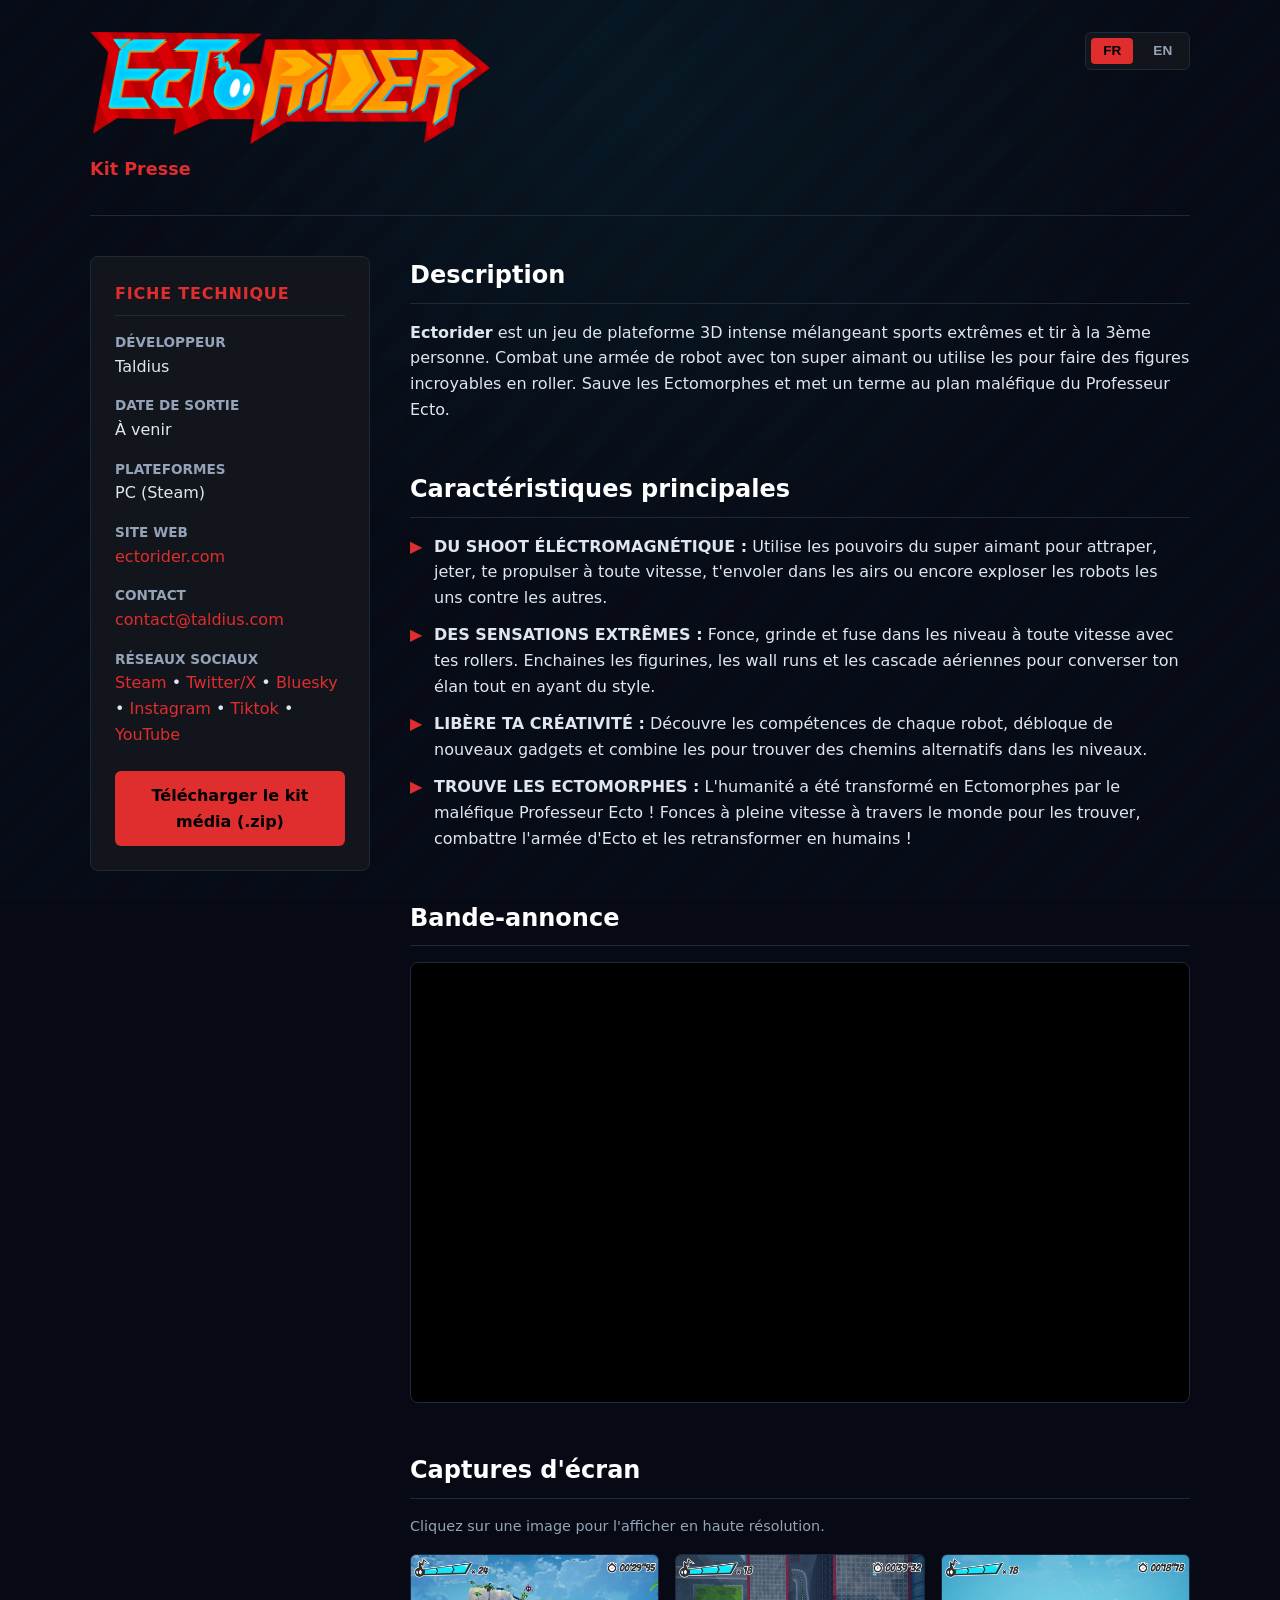
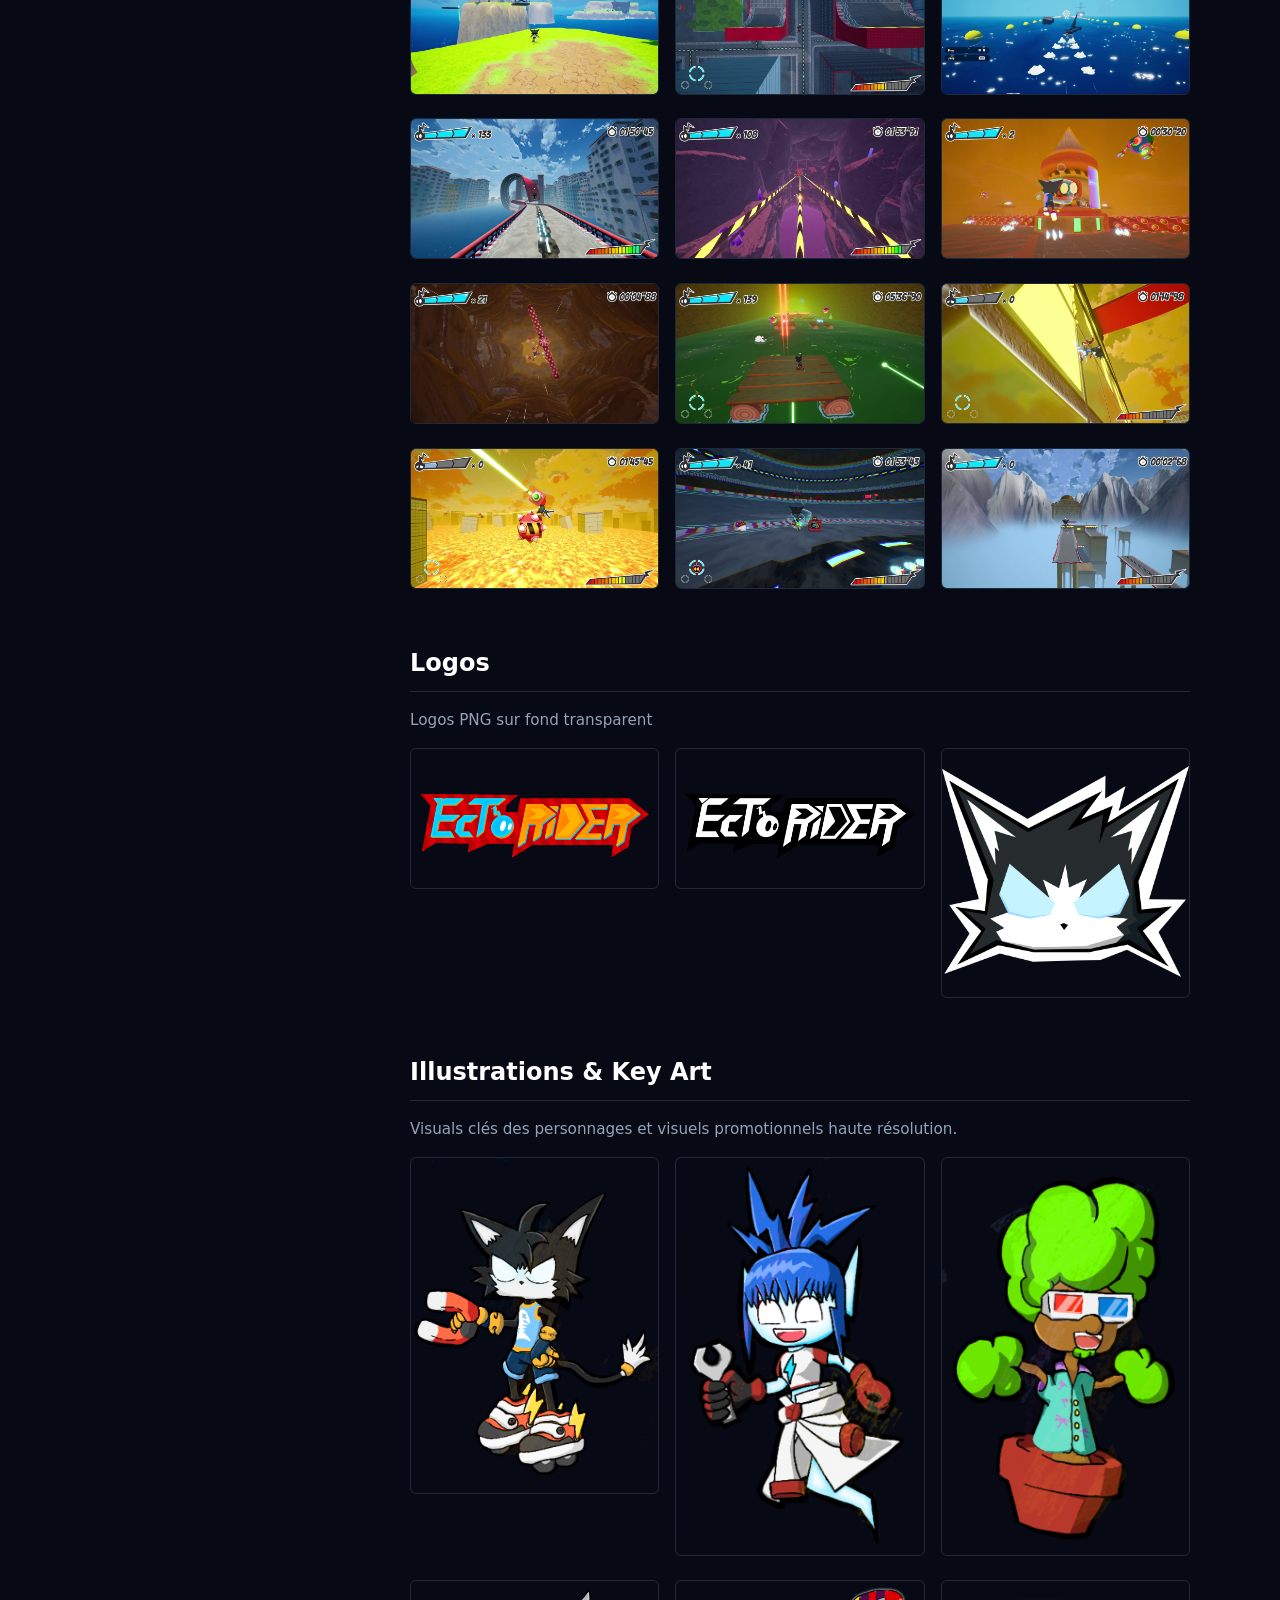
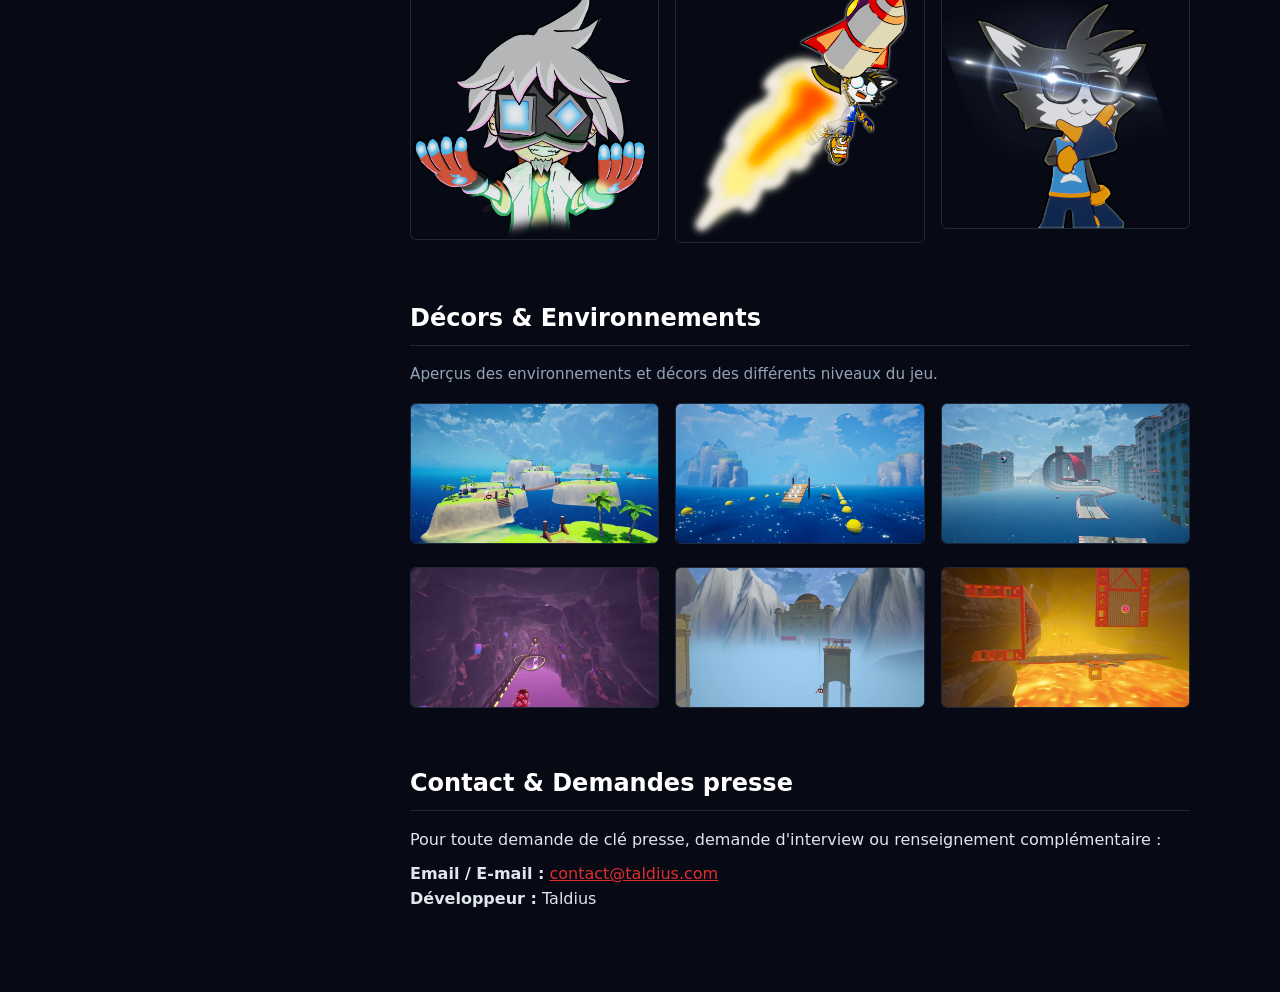
==== commit 89f85f17: "Remove footer" ====
--- a/presskit.html
+++ b/presskit.html
@@ -499,10 +499,7 @@
             </main>
         </div>
 
-        <footer>
-            <p class="lang-fr">&copy; Ectorider — Développé par Taldius. Tous droits réservés. <a href="https://www.ectorider.com">Retour au site principal</a></p>
-            <p class="lang-en">&copy; Ectorider — Developed by Taldius. All rights reserved. <a href="https://www.ectorider.com">Back to main site</a></p>
-        </footer>
+      
     </div>
 
     <!-- Script de gestion de la langue -->
@@ -525,4 +522,4 @@
         setLanguage(defaultLang);
     </script>
 </body>
-</html>+</html>
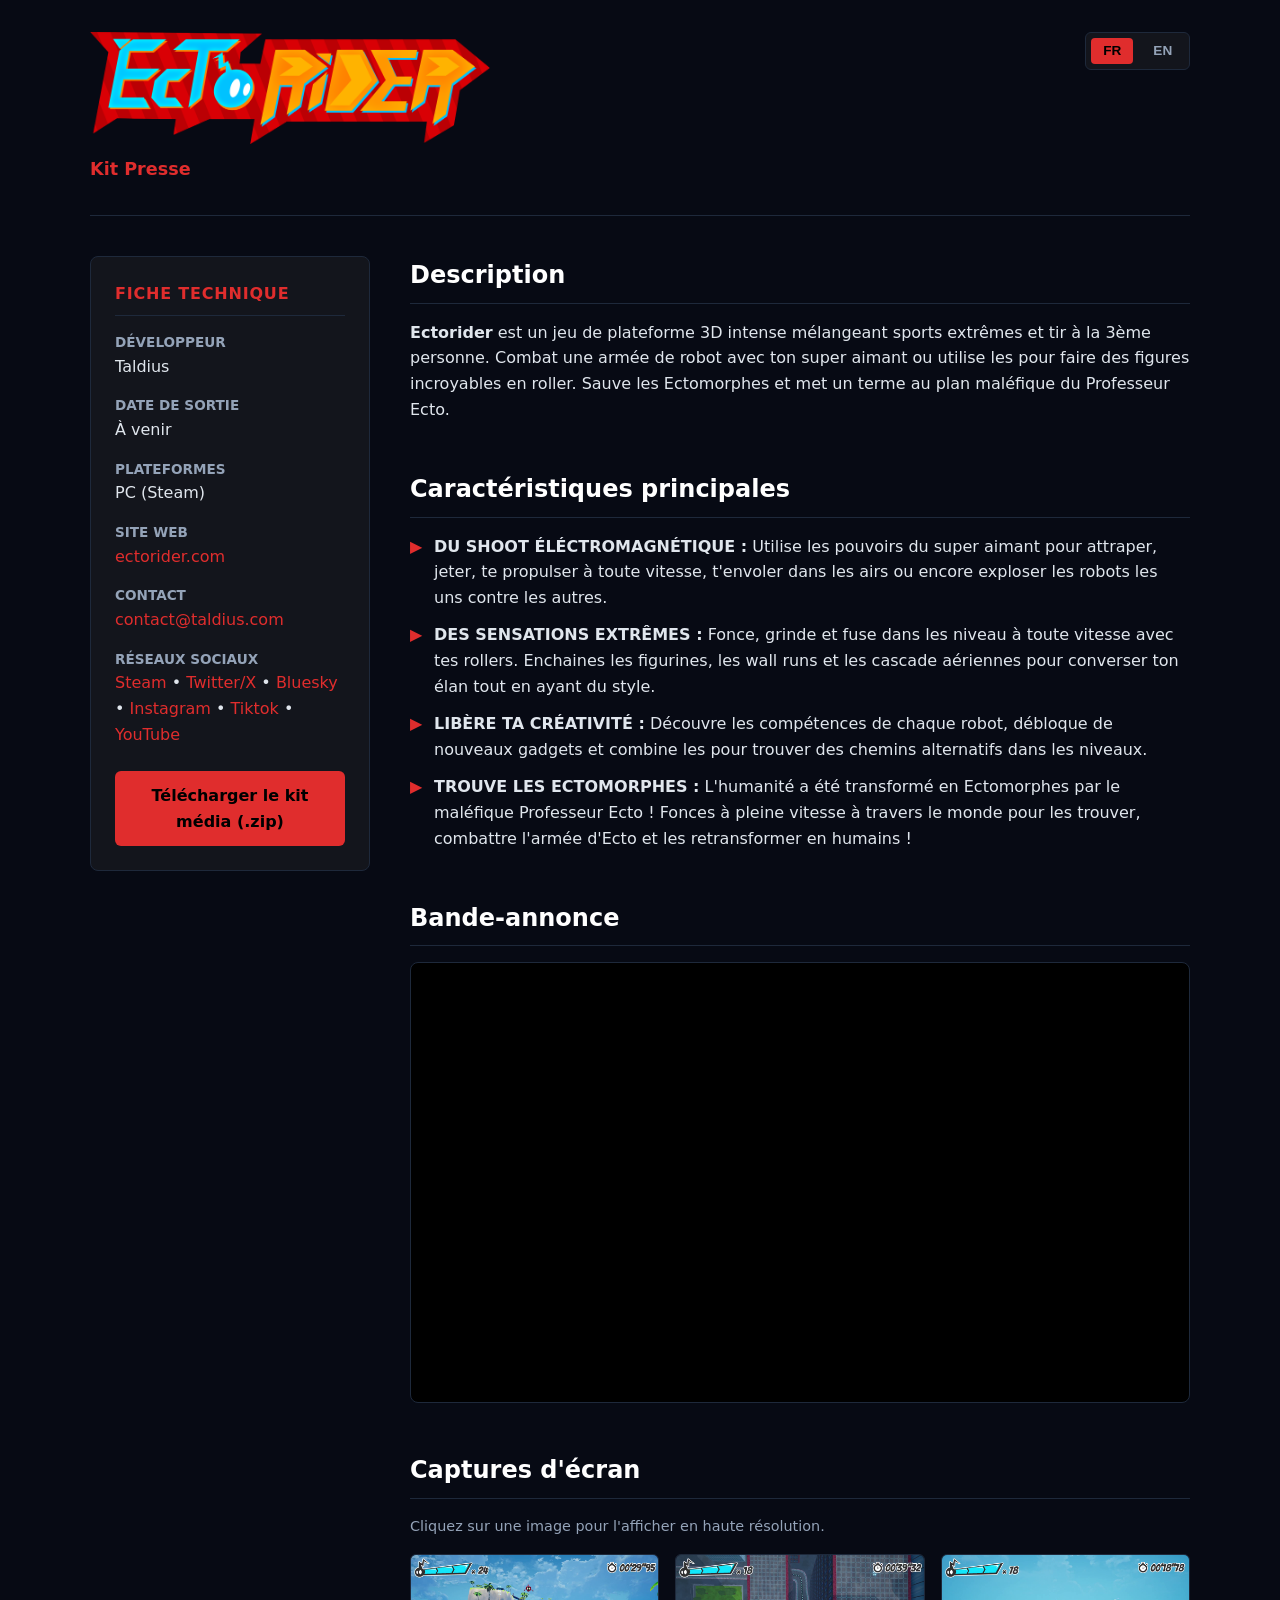
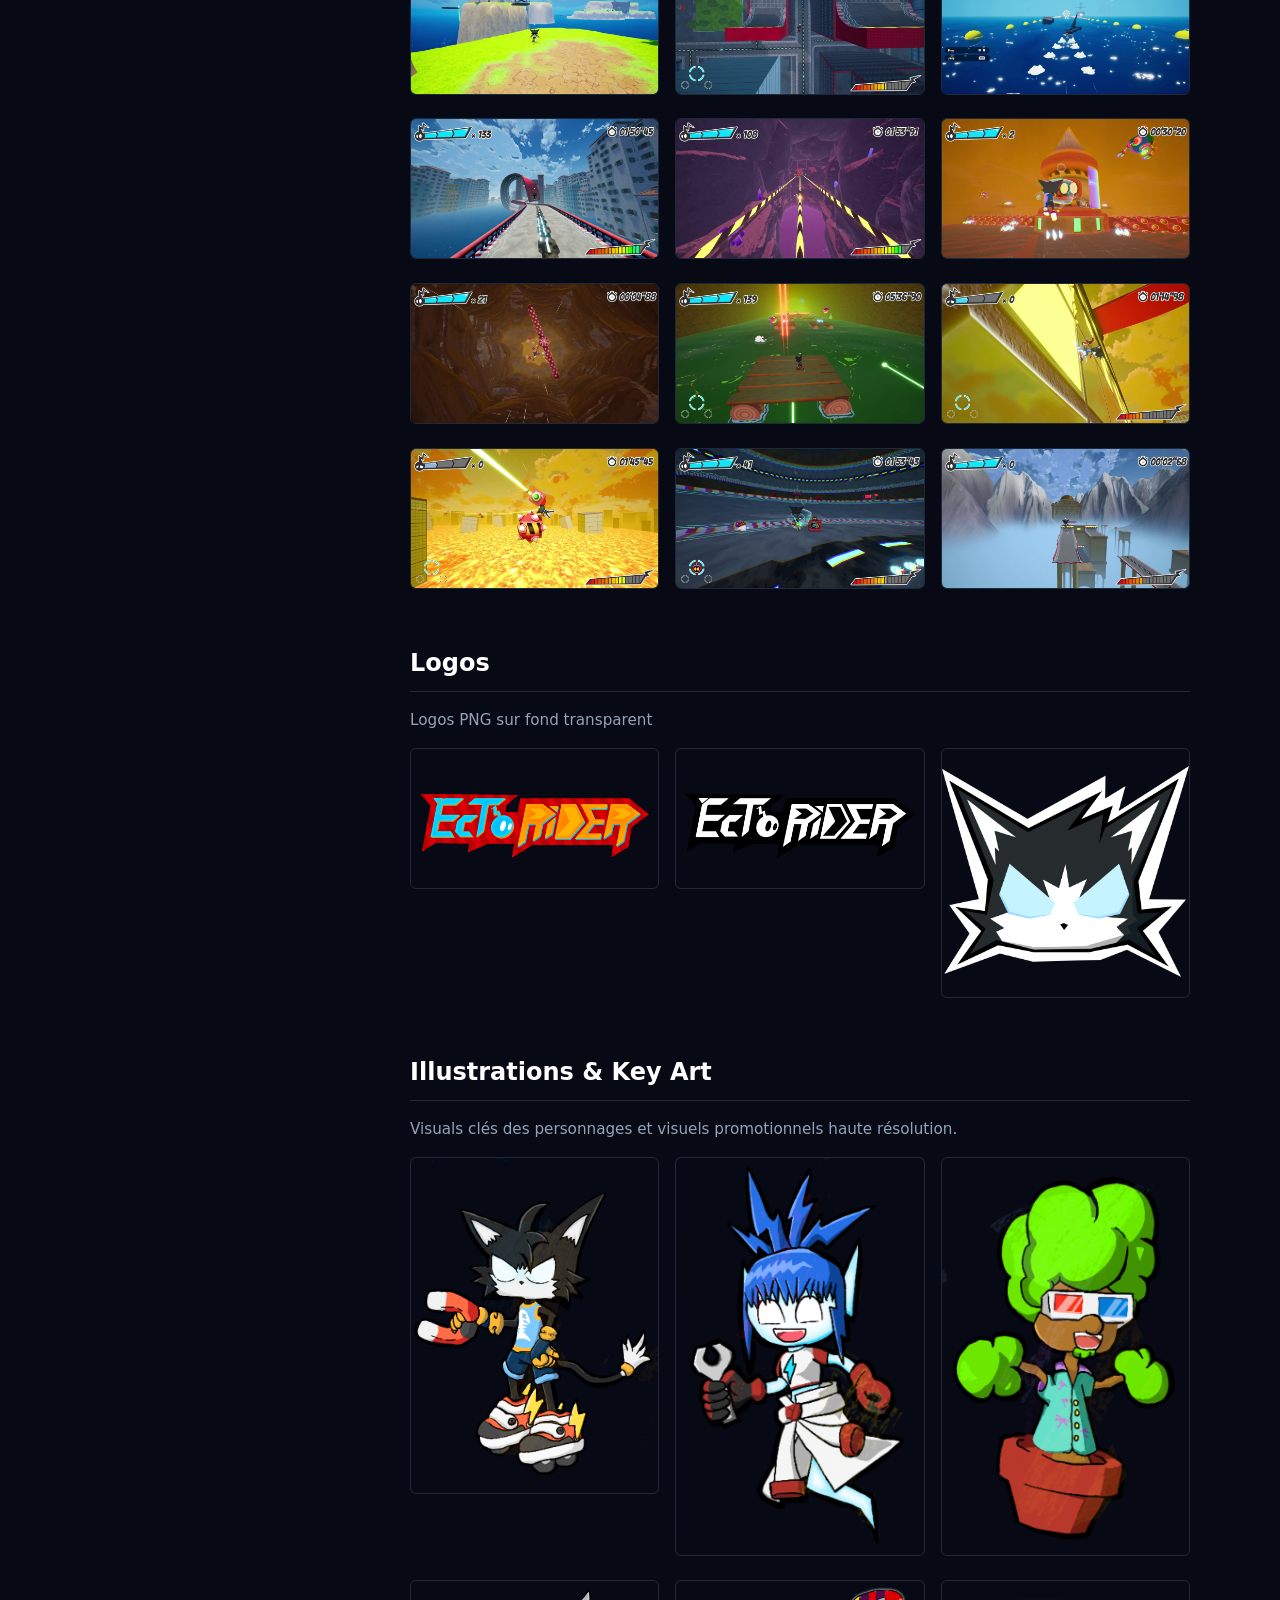
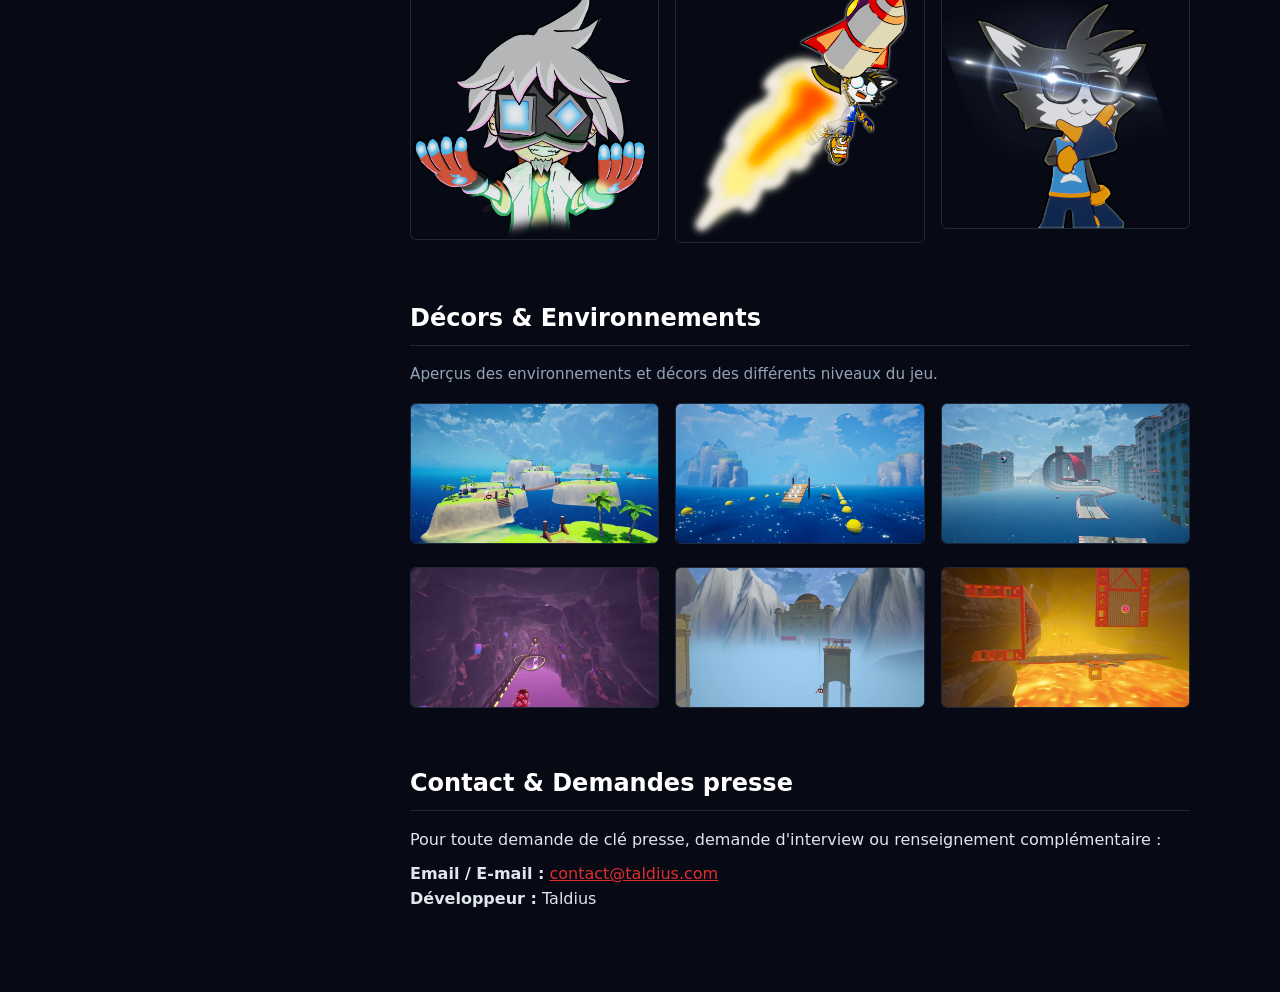
==== commit 9747356d: "Changing background" ====
--- a/presskit.html
+++ b/presskit.html
@@ -32,19 +32,7 @@
 
         body {
             font-family: var(--font-stack);
-            background-color: #070a14; /* Deep immersive game background */
-            background-image: 
-                /* Subtle angled structural stripes */
-                repeating-linear-gradient(
-                    -45deg,
-                    rgba(0, 210, 255, 0.015),
-                    rgba(0, 210, 255, 0.015) 20px,
-                    rgba(255, 255, 255, 0.005) 20px,
-                    rgba(255, 255, 255, 0.005) 40px
-                ),
-                /* Atmospheric ambient glow from top center */
-                radial-gradient(circle at 50% 10%, rgba(0, 210, 255, 0.06) 0%, transparent 50%);
-            background-attachment: fixed;
+            background-color: #070a14;
             color: var(--text-main);
             line-height: 1.6;
             min-height: 100vh;
